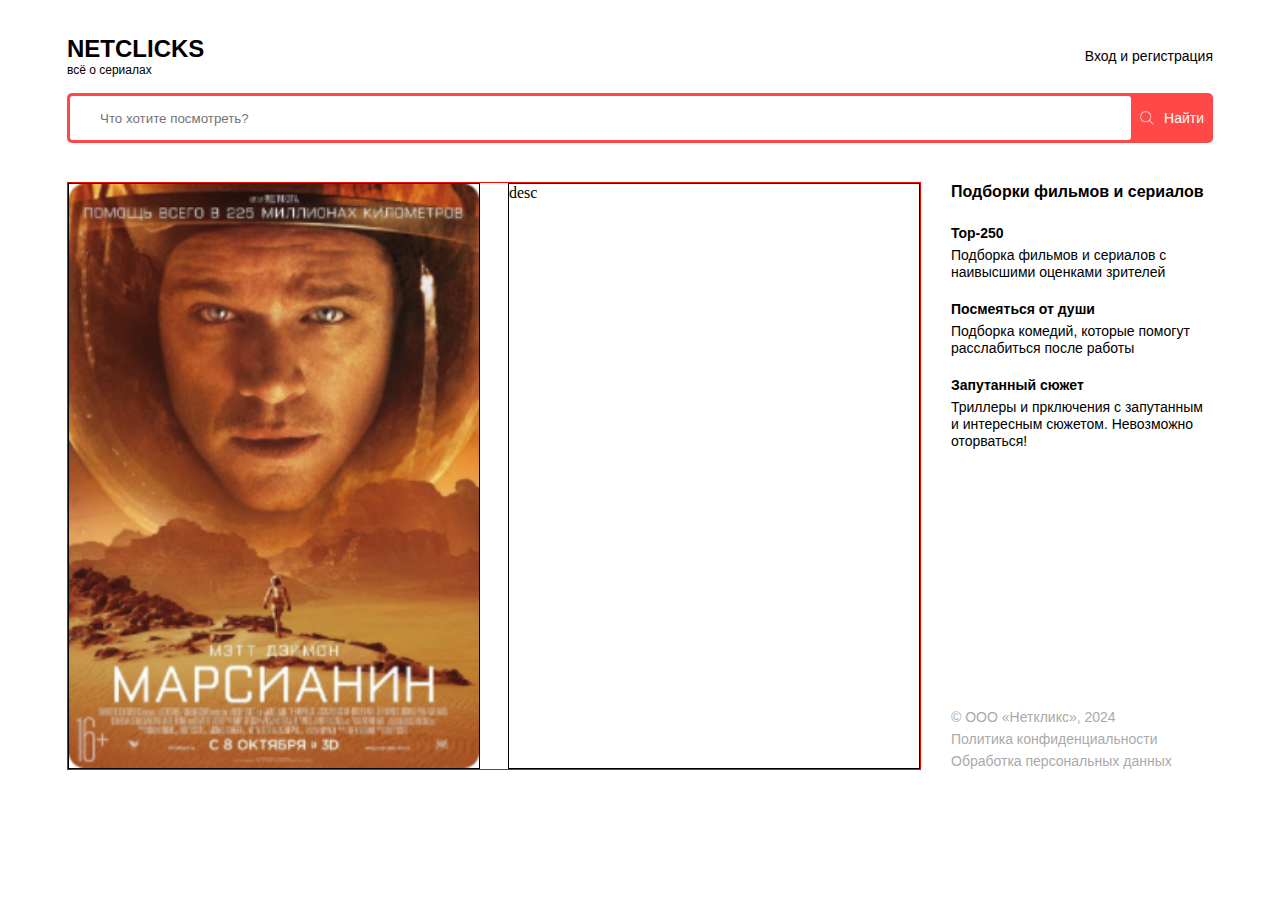
==== movie.html @ c9b8bca2 "almost 2" ====
<!DOCTYPE html>
<html lang="en">
<head>
    <meta charset="UTF-8">
    <meta name="viewport" content="width=device-width, initial-scale=1.0">
    <title>Net Clicks</title>
    <link rel="stylesheet" href="./style.css">
</head>
<body>
    <header class="header">
        <div class="container">
            <div class="header-box">
                <div class="header-logo">
                    <h1>NETCLICKS</h1>
                    <p>всё о сериалах</p>
                </div>
                <div class="header-controls">
                    <a href="#">
                        Вход и регистрация
                    </a>
                </div>
                <div class="header-controls--mobile">
                    <img src="./images/burger.svg" alt="burger">
                </div>
            </div>
        </div>
    </header>

    <main>
        <section class="search">
            <div class="container">
                <div class="search-box">
                    <input type="text" placeholder="Что хотите посмотреть?">
                    <button>
                        <img src="./images/search.svg" alt="search">
                        <span>Найти</span>
                    </button>
                </div>
            </div>
        </section>

        <section class="content">
            <div class="container">
                <div class="content-box">
                    <div class="content-movie">
                        <div class="content-movie__img">
                            <img src="./images/movie.png" alt="movie">
                        </div>
                        <div class="content-movie__description">
                            desc
                        </div>
                    </div>
                    <div class="content-sidebar">
                        <div class="content-sidebar__info">
                            <h4 class="content-sidebar__info--title">
                                Подборки фильмов и сериалов
                            </h4>
                            <div class="content-sidebar__info__wrapper">
                                <div class="content-sidebar__info__item">
                                    <h5>Top-250</h5>
                                    <p>Подборка фильмов и сериалов с наивысшими оценками зрителей</p>
                                </div>
                                <div class="content-sidebar__info__item">
                                    <h5>Посмеяться от души</h5>
                                    <p>Подборка комедий, которые помогут расслабиться после работы</p>
                                </div>
                                <div class="content-sidebar__info__item">
                                    <h5>Запутанный сюжет</h5>
                                    <p>Триллеры и прключения с запутанным и интересным сюжетом. Невозможно оторваться!</p>
                                </div>
                            </div>
                        </div>
                        <div class="content-sidebar__footer">
                            <p>© ООО «Неткликс», 2024</p>
                            <a href="#">Политика конфиденциальности</a>
                            <a href="#">Обработка персональных данных</a>
                        </div>
                    </div>
                </div>
            </div>
        </section>
    </main>
</body>
</html>
---- style.css ----
* {
    box-sizing: border-box;
}

body {
    margin: 0;
    padding: 0;
}

.container {
    max-width: 1194px;
    padding-left: 24px;
    padding-right: 24px;
    margin: 0 auto;
}

.header {
    margin-top: 34px;
    margin-bottom: 15px;
}

.header-box {
    display: flex;
    justify-content: space-between;
    align-items: center;
}

.header-logo h1 {
    margin: 0;
    font-family: Inter, sans-serif;
    font-size: 24px;
    font-weight: 700;
    line-height: 29px;

}

.header-logo p {
    margin: 0;
    font-family: Inter, sans-serif;
    font-size: 12px;
    font-weight: 300;
    line-height: 15px;
}

.header-controls a {
    text-decoration: none;
    color: black;
    font-family: Inter, sans-serif;
    font-size: 14px;
    font-weight: 400;
    line-height: 17px;
}

.header-controls a:hover {
    color: rgb(255, 73, 7 3);
}

.header-controls--mobile {
    display: none;
    align-self: flex-start;
}

.search {
    margin-bottom: 39px;
}

.search-box {
    border-radius: 5px;
    background: rgb(255, 73, 73);
    display: flex;
    justify-content: space-between;
    align-items: center;
    padding: 3px;
    gap: 3px;
    height: 50px;
}

.search-box input {
    flex-grow: 1;
    height: 100%;
    outline: none;
    border: none;
    padding: 0 30px;
    border-radius: 3px;
    background: rgb(255, 255, 255);
}

.search-box button {
    height: 100%;
    display: flex;
    align-items: center;
    gap: 10px;
    background: rgb(255, 73, 73);
    border: none;
    color: rgb(255, 255, 255);
    font-family: Inter, sans-serif;
    font-size: 14px;
    font-weight: 400;
    line-height: 17px;
    cursor: pointer;
}

.search-box input {
    padding: 0 30px;
    min-width: 0;
}

.content {
    margin-bottom: 94px;
}

.content-box {
    /* border: 1px solid #000; */
    display: flex;
    justify-content: space-between;
    gap: 30px;
}

.content-main {
    /* border: 1px solid red; */
    flex-grow: 1;
}

.content-main__title {
    margin-top: 0;
    margin-bottom: 25px;
    color: rgb(0, 0, 0);
    font-family: Inter, sans-serif;
    font-size: 24px;
    font-weight: 500;
    line-height: 29px;
}

.content-cards {
    display: flex;
    flex-wrap: wrap;
    gap: 30px;
}

.content-cards__item {
    /* border: 1px solid #000; */
    width: calc((100% - (30px * 2))/ 3);
}

.content-cards__item--img {
    width: 100%;
    display: block;
    margin-bottom: 12px;

    img {
        width: 100%;
        display: block;
    }
}

.content-cards__item--title {
    display: flex;
    flex-wrap: wrap;
    gap: 4px;
    margin-bottom: 4px;
}

.content-cards__item--title h5,
.content-cards__item--title span {
    margin: 0;
    color: rgb(0, 0, 0);
    font-family: Inter, sans-serif;
    font-size: 16px;
    line-height: 19px;
}

.content-cards__item--title h5 {
    font-weight: 700;

}

.content-cards__item--title span {
    font-weight: 400;
}

.content-cards__item--description {
    color: rgb(134, 134, 134);
    font-family: Inter, sans-serif;
    font-size: 16px;
    font-weight: 400;
    line-height: 19px;
    margin-top: 0;
    margin-bottom: 11px;
}

.content-cards__item--rating {
    color: rgb(4, 163, 30);
    font-family: Inter, sans-serif;
    font-size: 16px;
    font-weight: 700;
    line-height: 19px;
    margin: 0;
}

.content-sidebar {
    min-width: 262px;
    width: 262px;
    display: flex;
    flex-direction: column;
    justify-content: space-between;
}

.content-sidebar__info {
    margin-bottom: 120px;
}

.content-sidebar__info--title {
    color: rgb(0, 0, 0);
    font-family: Inter, sans-serif;
    font-size: 16px;
    font-weight: 700;
    line-height: 19px;
    margin-top: 0;
    margin-bottom: 24px;
}

.content-sidebar__info__wrapper {
    display: flex;
    flex-direction: column;
    gap: 20px;
}

.content-sidebar__info__item {
    display: flex;
    flex-direction: column;
}

.content-sidebar__info__item h5, p {
    color: rgb(0, 0, 0);
    font-family: Inter, sans-serif;
    font-size: 14px;
    line-height: 17px;
    margin: 0;
}

.content-sidebar__info__item h5 {
    font-weight: 700;
    margin: 0;
    margin-bottom: 5px;
}

.content-sidebar__info__item p {
    font-weight: 400;
    margin: 0;
}

.content-sidebar__footer {
    display: flex;
    flex-direction: column;
    gap: 5px;
}

.content-sidebar__footer p, a {
    color: rgb(170, 170, 170);
    font-family: Inter, sans-serif;
    font-size: 14px;
    font-weight: 400;
    line-height: 17px;
}

.content-sidebar__footer p {
    margin: 0;
}

.content-sidebar__footer a {
    text-decoration: none;
}

.content-sidebar__footer a:hover {
    color: rgb(255, 73, 73);
}

.content-movie {
    border: 1px solid red;
    flex-grow: 1;
    display: flex;
    justify-content: space-between;
    gap: 28px;
}

.content-movie__img {
    border: 1px solid #000;
    width: calc((100% - 28px) / 2);
}

.content-movie__img img {
    width: 100%;
    display: block;
}

.content-movie__description {
    border: 1px solid #000;
    width: calc((100% - 28px) / 2);
}

@media (max-width: 991px) {
    .content-cards__item {
        width: calc((100% - (30px * 2)) / 2);
    }
    .content-movie {
        flex-direction: column;
    }
}

@media (max-width: 768px) {
    .header-controls a {
        display: none;
    }
    .header-controls--mobile {
        display: block;
    }
    .search-box input {
        padding: 0 15px;
    }
    .content-box {
        flex-direction: column;
    }
    .content-sidebar {
        width: 100%;
    }
}

@media (max-width: 480px) {
    .content-cards__item {
        width: 100%;
        min-width: 100%;
    }
}
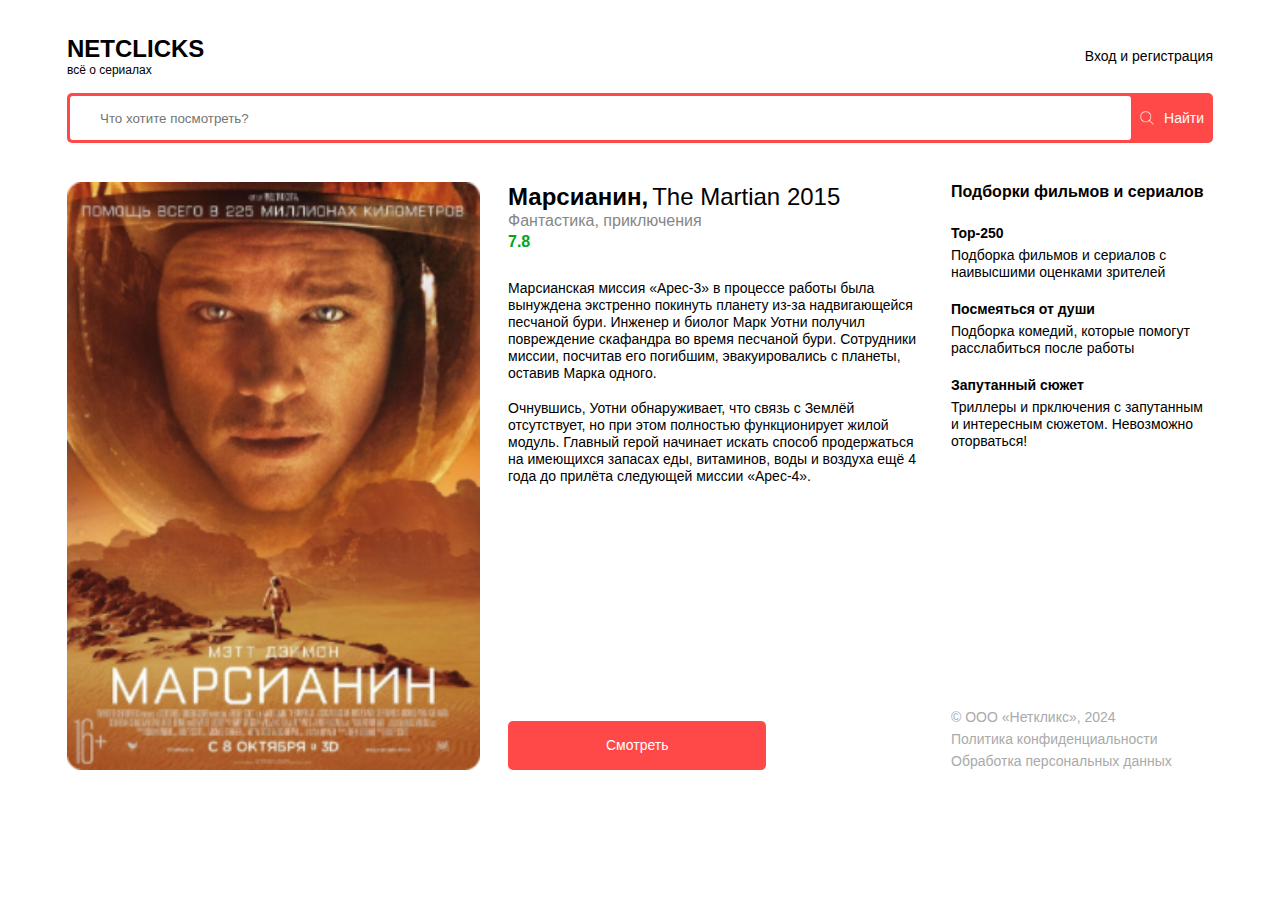
==== commit 48655be7: "3" ====
--- a/movie.html
+++ b/movie.html
@@ -46,8 +46,28 @@
                         <div class="content-movie__img">
                             <img src="./images/movie.png" alt="movie">
                         </div>
-                        <div class="content-movie__description">
-                            desc
+                        <div class="content-movie__info">
+                            <div class="content-movie__info--content">
+                                <div class="content-movie__info--title">
+                                    <h1>Марсианин,</h1>
+                                    <p>The Martian 2015</p>
+                                </div>
+                                <p class="content-movie__info--description">
+                                    Фантастика, приключения
+                                </p>
+                                <p class="content-movie__info--rating">
+                                    7.8
+                                </p>
+                                <p class="content-movie__info--text">
+                                    Марсианская миссия «Арес-3» в процессе работы была вынуждена экстренно покинуть планету из-за надвигающейся песчаной бури. Инженер и биолог Марк Уотни получил повреждение скафандра во время песчаной бури. Сотрудники миссии, посчитав его погибшим, эвакуировались с планеты, оставив Марка одного.
+                                </p>
+                                <p class="content-movie__info--text">
+                                    Очнувшись, Уотни обнаруживает, что связь с Землёй отсутствует, но при этом полностью функционирует жилой модуль. Главный герой начинает искать способ продержаться на имеющихся запасах еды, витаминов, воды и воздуха ещё 4 года до прилёта следующей миссии «Арес-4».
+                                </p>
+                            </div>
+                            <div class="content-movie__info--controls">
+                                <button>Смотреть</button>
+                            </div>
                         </div>
                     </div>
                     <div class="content-sidebar">
--- a/style.css
+++ b/style.css
@@ -110,14 +110,12 @@
 }
 
 .content-box {
-    /* border: 1px solid #000; */
     display: flex;
     justify-content: space-between;
     gap: 30px;
 }
 
 .content-main {
-    /* border: 1px solid red; */
     flex-grow: 1;
 }
 
@@ -138,8 +136,8 @@
 }
 
 .content-cards__item {
-    /* border: 1px solid #000; */
     width: calc((100% - (30px * 2))/ 3);
+    text-decoration: none;
 }
 
 .content-cards__item--img {
@@ -171,7 +169,6 @@
 
 .content-cards__item--title h5 {
     font-weight: 700;
-
 }
 
 .content-cards__item--title span {
@@ -276,7 +273,6 @@
 }
 
 .content-movie {
-    border: 1px solid red;
     flex-grow: 1;
     display: flex;
     justify-content: space-between;
@@ -284,26 +280,121 @@
 }
 
 .content-movie__img {
-    border: 1px solid #000;
     width: calc((100% - 28px) / 2);
+    display: flex;
+    justify-content: center;
 }
 
 .content-movie__img img {
     width: 100%;
     display: block;
-}
-
-.content-movie__description {
-    border: 1px solid #000;
+    max-width: 450px;
+}
+
+.content-movie__info {
     width: calc((100% - 28px) / 2);
-}
+    display: flex;
+    flex-direction: column;
+    justify-content: space-between;
+    gap: 30px;
+}
+
+.content-movie__info--title {
+    display: flex;
+    align-items: center;
+    gap: 4px;
+    flex-wrap: wrap;
+}
+
+.content-movie__info--text {
+    color: rgb(0, 0, 0);
+    font-family: Inter, sans-serif;
+    font-size: 14px;
+    font-weight: 400;
+    line-height: 17px;
+    margin-top: 0;
+    margin-bottom: 18px;
+}
+
+.content-movie__info--title h1, .content-movie__info--title p {
+    color: rgb(0, 0, 0);
+    font-family: Inter, sans-serif;
+    font-size: 24px;
+    line-height: 29px;
+}
+
+.content-movie__info--title h1 {
+    font-weight: 700;
+    margin: 0;
+}
+
+.content-movie__info--title p {
+    font-weight: 400;
+    margin: 0;
+}
+
+.content-movie__info--content > *:last-child {
+    margin-bottom: 0;
+}
+
+.content-movie__info--description {
+    color: rgb(134, 134, 134);
+    font-family: Inter, sans-serif;
+    font-size: 16px;
+    font-weight: 400;
+    line-height: 19px;
+    margin-top: 0;
+    margin-bottom: 2px;
+}
+
+.content-movie__info--rating {
+    color: rgb(4, 163, 30);
+    font-family: Inter, sans-serif;
+    font-size: 16px;
+    font-weight: 700;
+    line-height: 19px;
+    margin: 0;
+    margin-bottom: 29px;
+}
+
+.content-movie__info--text {
+    color: rgb(0, 0, 0);
+    font-family: Inter, sans-serif;
+    font-size: 14px;
+    font-weight: 400;
+    line-height: 17px;
+    margin: 0;
+    margin-bottom: 18px;
+}
+
+.content-movie__info--controls button {
+    color: rgb(255, 255, 255);
+    font-family: Inter. sans-serif;
+    font-size: 14px;
+    font-weight: 400;
+    line-height: 17px;
+    padding: 16px 98px;
+    border-radius: 5px;
+    background: rgb(255, 73, 73);
+    border: none;
+    outline: none;
+    cursor: pointer;
+}
+
 
 @media (max-width: 991px) {
     .content-cards__item {
-        width: calc((100% - (30px * 2)) / 2);
+        width: calc((100% - (30px * 1)) / 2);
+        /* width: calc((100% - (30px * 2)) / 2); */
     }
     .content-movie {
         flex-direction: column;
+    }
+    .content-movie__img {
+        width: 100%;
+    }
+    .content-movie__info {
+        width: 100%;
     }
 }
 
